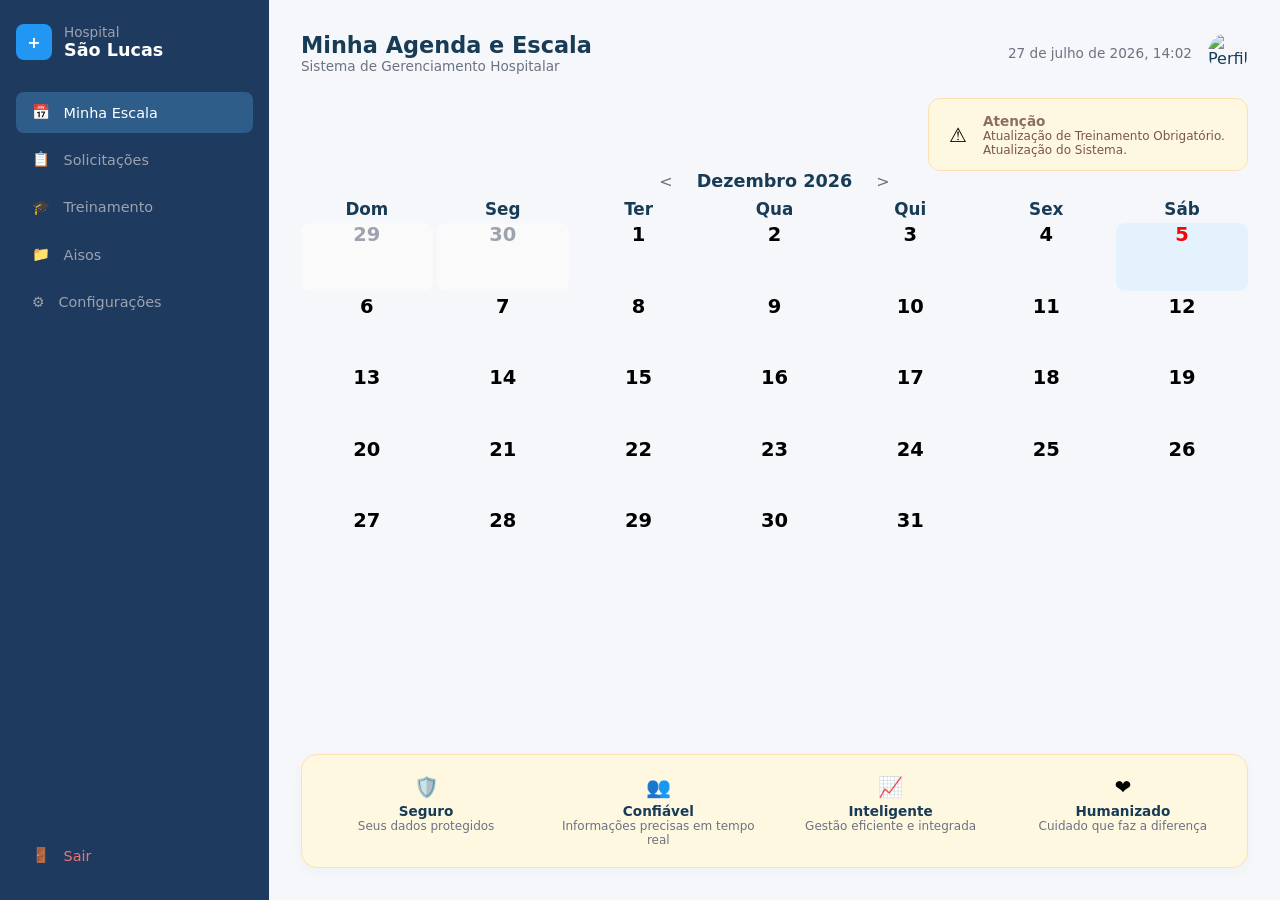
==== colaboradores.html @ db75cda7 "esqueleto pronto e responsivo versão atualizada" ====
<!DOCTYPE html>
<html lang="pt-BR">
<head>
    <meta charset="UTF-8">
    <meta name="viewport" content="width=device-width, initial-scale=1.0">
    <title>Hospital São Lucas - Painel do Funcionário</title>
    <link rel="stylesheet" href="style.css">
</head>
<body>

    <div class="hsl-app-container">
        
        <!-- BOTÃO HAMBURGUER (Mobile) -->
        <button class="hsl-hamburger-btn" id="hslHamburger">☰</button>

        <!-- MENU LATERAL -->
        <aside class="hsl-sidebar" id="hslSidebar">
            <div class="hsl-brand">
                <div class="hsl-brand-icon">+</div>
                <div class="hsl-brand-text">
                    <h1>Hospital</h1>
                    <h2>São Lucas</h2>
                </div>
            </div>
<nav class="hsl-nav-menu">
    <a href="#" class="hsl-nav-item hsl-active" data-target="painel-funcionario"><span>📅</span> Minha Escala</a>
    <!--<a href="#" class="hsl-nav-item" data-target="minha-escala"><span></span></a>-->
    <a href="#" class="hsl-nav-item" data-target="solicitacoes"><span>📋</span> Solicitações</a>
    <a href="#" class="hsl-nav-item" data-target="treinamento"><span>🎓</span> Treinamento</a>
    <a href="#" class="hsl-nav-item" data-target="perfil-documentos"><span>📁</span>Aisos</a>
    <a href="#" class="hsl-nav-item" data-target="configuracoes"><span>⚙️</span> Configurações</a>
</nav>
<div class="hsl-sidebar-footer">
        <a href="index.html" class="hsl-nav-item hsl-logout"><span>🚪</span> Sair</a>
    </div>
</aside>
        </aside>

        <!-- CONTEÚDO PRINCIPAL -->
        <main class="hsl-main-content">
            <header class="hsl-topbar">
                <div class="hsl-breadcrumb">
                    <h2>Minha Agenda e Escala</h2>
                    <p>Sistema de Gerenciamento Hospitalar</p>
                </div>
                <div class="hsl-user-profile-top">
                    <span class="hsl-date-time">27 de julho de 2026, 14:02</span>
                    <div class="hsl-avatar">
                        <img src="https://images.unsplash.com/photo-1534528741775-53994a69daeb?w=100&auto=format&fit=crop&q=80" alt="Perfil">
                    </div>
                </div>
            </header>

  <!-- ALERTA DE TREINAMENTO -->
                <div class="hsl-alert-card">
                    <div class="hsl-alert-icon">⚠️</div>
                    <div class="hsl-alert-text">
                        <h4>Atenção</h4>
                        <p>Atualização de Treinamento Obrigatório. Atualização do Sistema.</p>
                    </div>
                </div>


            <!-- CARD PRINCIPAL (CALENDÁRIO E AVISO) -->
           <section id="painel-funcionario" class="hsl-conteudo-pagina">
                
              

                <!-- CABEÇALHO DO CALENDÁRIO -->
                <div class="hsl-calendar-header">
                    <button class="hsl-cal-nav">&lt;</button>
                    <h3>Julho 2026</h3>
                    <button class="hsl-cal-nav">&gt;</button>
                </div>

                <!-- TABELA DO CALENDÁRIO -->
                <div class="hsl-calendar-grid">
                    <div class="hsl-cal-day-name">Jan</div>
                    <div class="hsl-cal-day-name">Mar</div>
                    <div class="hsl-cal-day-name">Mar</div>
                    <div class="hsl-cal-day-name">Jul</div>
                    <div class="hsl-cal-day-name">Out</div>
                    <div class="hsl-cal-day-name">Sep</div>
                    <div class="hsl-cal-day-name">Out</div>

                    <!-- Linha 1 -->
                    <div class="hsl-cal-cell hsl-muted">29</div>
                    <div class="hsl-cal-cell hsl-muted">29</div>
                    <div class="hsl-cal-cell hsl-muted">30</div>
                    <div class="hsl-cal-cell hsl-muted">30</div>
                    <div class="hsl-cal-cell hsl-muted">31</div>
                    <div class="hsl-cal-cell hsl-muted">31</div>
                    <div class="hsl-cal-cell">1</div>

                    <!-- Linha 2 -->
                    <div class="hsl-cal-cell">1</div>
                    <div class="hsl-cal-cell">2</div>
                    <div class="hsl-cal-cell hsl-has-event hsl-blue-event">2<span>2196F3</span></div>
                    <div class="hsl-cal-cell">3</div>
                    <div class="hsl-cal-cell">3</div>
                    <div class="hsl-cal-cell">4</div>
                    <div class="hsl-cal-cell">4</div>

                    <!-- Linha 3 -->
                    <div class="hsl-cal-cell">5</div>
                    <div class="hsl-cal-cell">5</div>
                    <div class="hsl-cal-cell">6</div>
                    <div class="hsl-cal-cell">6</div>
                    <div class="hsl-cal-cell hsl-has-event hsl-blue-event">7<span>2196F3</span></div>
                    <div class="hsl-cal-cell hsl-has-event hsl-blue-event">8<span>219673</span></div>
                    <div class="hsl-cal-cell">9</div>

                    <!-- Linha 4 -->
                    <div class="hsl-cal-cell">9</div>
                    <div class="hsl-cal-cell">10</div>
                    <div class="hsl-cal-cell">10</div>
                    <div class="hsl-cal-cell">11</div>
                    <div class="hsl-cal-cell">11</div>
                    <div class="hsl-cal-cell">12</div>
                    <div class="hsl-cal-cell">12</div>

                    <!-- Linha 5 -->
                    <div class="hsl-cal-cell">13</div>
                    <div class="hsl-cal-cell">13</div>
                    <div class="hsl-cal-cell">14</div>
                    <div class="hsl-cal-cell">14</div>
                    <div class="hsl-cal-cell">15</div>
                    <div class="hsl-cal-cell">15</div>
                    <div class="hsl-cal-cell">16</div>
                </div>
            </section>
<!-- Seção 2: Minha Escala -->
    <section id="minha-escala" class="hsl-conteudo-pagina" style="display: none;">
        <h2>Minha Escala</h2>
        <p>Conteúdo da escala...</p>
    </section>

    <!-- Seção 3: Solicitações -->
    <section id="solicitacoes" class="hsl-conteudo-pagina" style="display: none;">
        <h2>Solicitações</h2>
        <p>Conteúdo de solicitações...</p>
    </section>

    <!-- Seção 4: Treinamento -->
    <section id="treinamento" class="hsl-conteudo-pagina" style="display: none;">
        <h2>Treinamento</h2>
        <p>Conteúdo de treinamento...</p>
    </section>

    <!-- Seção 5: Perfil e Documentos -->
    <section id="perfil-documentos" class="hsl-conteudo-pagina" style="display: none;">
        <h2>Perfil e Documentos</h2>
        <p>Conteúdo de perfil...</p>
    </section>

    <!-- Seção 6: Configurações -->
    <section id="configuracoes" class="hsl-conteudo-pagina" style="display: none;">
        <h2>Configurações</h2>
        <p>Conteúdo de configurações...</p>
    </section>

            <!-- RODAPÉ DE RECURSOS (Grudado no fim) -->
            <footer class="hsl-desktop-features-footer">
                <div class="hsl-feat-col">
                    <span class="hsl-feat-icon">🛡️</span>
                    <h4>Seguro</h4>
                    <p>Seus dados protegidos</p>
                </div>
                <div class="hsl-feat-col">
                    <span class="hsl-feat-icon">👥</span>
                    <h4>Confiável</h4>
                    <p>Informações precisas em tempo real</p>
                </div>
                <div class="hsl-feat-col">
                    <span class="hsl-feat-icon">📈</span>
                    <h4>Inteligente</h4>
                    <p>Gestão eficiente e integrada</p>
                </div>
                <div class="hsl-feat-col">
                    <span class="hsl-feat-icon">❤️</span>
                    <h4>Humanizado</h4>
                    <p>Cuidado que faz a diferença</p>
                </div>
            </footer>
        </main>

    </div>

    <script src="script.js"></script>
</body>
</html>
---- style.css ----
/* RESET E VARIÁVEIS GLOBAL */
:root {
    /* Fundos */
    --bg-principal: #F5F7FA;
    --bg-cards: #FFFFFF;
    --bg-cards-2: #F8FBFF;
    
    /* Menu */
    --menu-principal: #1E3A5F;
    --menu-secundario: #2F5D8A;
    
    /* Alertas e Cards Especiais */
    --card-alerta: #FFF8E1;
    
    /* Tipografia (Títulos e Textos) */
    --titulo-principal: #183B56;
    --subtitulo: #4B5563;
    --paragrafo-principal: #6B7280;
    --paragrafo-secundario: #9CA3AF;
    
    /* Botões e Ações */
    --btn-principal: #1976D2;
    --btn-secundario: #2E7D32;
    --btn-terciario: #6C757D;
    
    /* Estados das Informações */
    --status-sucesso: #4CAF50;
    --status-atencao: #FFC107;
    --status-erro: #D32F2F;
    --status-informacao: #2196F3;
}
* {
  margin: 0;
  padding: 0;
  box-sizing: border-box;
  font-family: 'Segoe UI', system-ui, -apple-system, BlinkMacSystemFont, Roboto, sans-serif;
}

:root {
  --primary-blue: #0056b3;
  --primary-hover: #004085;
  --text-dark: #1e293b;
  --text-muted: #64748b;
  --bg-input: #f8fafc;
  --border-color: #e2e8f0;
  --green-accent: #16a34a;
}

body, html {
  height: 100%;
  width: 100%;
}

/* LAYOUT PRINCIPAL (DESKTOP) */
.login-wrapper {
  min-height: 100vh;
  width: 100%;
  display: flex;
  flex-direction: column;
  justify-content: space-between;
  align-items: center;
  background: linear-gradient(rgba(255, 255, 255, 0.2), rgba(255, 255, 255, 0.2)),
              url('./IMG/fundoLogin3.png') center/cover no-repeat;
  position: relative;
  overflow-x: hidden;
}

/* HEADER / LOGO */
.logo-container {
  display: flex;
  flex-direction: column;
  align-items: center;
  margin-top: 2rem;
  z-index: 2;
}

.hospital-logo {
  font-size: 2.5rem;
  color: var(--primary-blue);
  margin-bottom: 0.2rem;
}

.logo-sub {
  font-size: 0.9rem;
  color: #334155;
  letter-spacing: 1px;
}

.logo-title {
  font-size: 1.8rem;
  color: #0f172a;
  font-weight: 700;
  line-height: 1.1;
}

/* CARD DE LOGIN */
.login-card {
  background: #ffffff;
  border-radius: 16px;
  padding: 2.5rem 2rem;
  width: 100%;
  max-width: 420px;
  box-shadow: 0 10px 25px -5px rgba(0, 0, 0, 0.1), 0 8px 10px -6px rgba(0, 0, 0, 0.05);
  z-index: 2;
  margin: 1.5rem 0;
}

.drag-handle {
  display: none;
}

.card-header {
  text-align: center;
  margin-bottom: 1.5rem;
}

.card-header h2 {
  font-size: 1.5rem;
  color: #0f172a;
  font-weight: 700;
}

.card-header p {
  font-size: 0.85rem;
  color: var(--text-muted);
  margin-top: 0.25rem;
}

/* FORMULÁRIO */
.login-form {
  display: flex;
  flex-direction: column;
  gap: 1rem;
}

.input-group {
  position: relative;
  display: flex;
  align-items: center;
}

.input-icon {
  position: absolute;
  left: 1rem;
  color: #94a3b8;
  font-size: 0.9rem;
}

.toggle-password {
  position: absolute;
  right: 1rem;
  color: #94a3b8;
  cursor: pointer;
  font-size: 0.9rem;
}

.input-group input {
  width: 100%;
  padding: 0.85rem 2.5rem;
  background-color: var(--bg-input);
  border: 1px solid var(--border-color);
  border-radius: 8px;
  font-size: 0.9rem;
  color: var(--text-dark);
  outline: none;
  transition: all 0.2s ease;
}

.input-group input:focus {
  border-color: var(--primary-blue);
  background-color: #fff;
  box-shadow: 0 0 0 3px rgba(0, 86, 179, 0.1);
}

/* OPÇÕES */
.form-options {
  display: flex;
  justify-content: space-between;
  align-items: center;
  font-size: 0.825rem;
  margin: 0.2rem 0;
}

.remember-me {
  display: flex;
  align-items: center;
  gap: 0.5rem;
  color: var(--text-dark);
  cursor: pointer;
  user-select: none;
}

.forgot-password {
  color: #0284c7;
  text-decoration: none;
  font-weight: 500;
}

.forgot-password:hover {
  text-decoration: underline;
}

/* BOTÕES */
.btn {
  width: 100%;
  padding: 0.85rem;
  border-radius: 8px;
  font-size: 0.9rem;
  font-weight: 600;
  border: none;
  cursor: pointer;
  display: flex;
  align-items: center;
  justify-content: center;
  gap: 0.5rem;
  transition: background 0.2s;
}

.btn-primary {
  background-color: var(--primary-blue);
  color: #ffffff;
}

.btn-primary:hover {
  background-color: var(--primary-hover);
}

.btn-secondary {
  background-color: #f8fafc;
  color: var(--green-accent);
  border: 1px solid #cbd5e1;
}

.btn-secondary:hover {
  background-color: #f1f5f9;
}

/* CARD FOOTER */
.card-footer {
  margin-top: 2rem;
  display: flex;
  flex-direction: column;
  align-items: center;
  gap: 0.5rem;
  text-align: center;
}

.badge-shield {
  width: 32px;
  height: 32px;
  background-color: #e0f2fe;
  color: #0284c7;
  border-radius: 6px;
  display: flex;
  align-items: center;
  justify-content: center;
  font-size: 0.85rem;
}

.copyright {
  font-size: 0.75rem;
  color: var(--text-muted);
  line-height: 1.3;
}

/* SEÇÃO RECURSOS (DESKTOP) */
.features-section {
  width: 100%;
  background: #ffffff;
  padding: 1.5rem 1rem;
  display: flex;
  justify-content: center;
  gap: 3rem;
  border-top: 1px solid var(--border-color);
  z-index: 2;
}

.feature-card {
  display: flex;
  flex-direction: column;
  align-items: center;
  text-align: center;
  max-width: 160px;
}

.feature-icon {
  font-size: 1.25rem;
  color: var(--primary-blue);
  margin-bottom: 0.5rem;
}

.feature-card h3 {
  font-size: 0.85rem;
  color: var(--text-dark);
  font-weight: 600;
}

.feature-card p {
  font-size: 0.75rem;
  color: var(--text-muted);
  margin-top: 0.1rem;
}

.mobile-footer-banner {
  display: none;
}
/* Esconde todas as abas por padrão */
.hsl-tab-content {
    display: none;
    opacity: 0;
    transition: opacity 0.3s ease-in-out;
}

/* Mostra e anima a aba ativa */
.hsl-tab-content.hsl-active-tab {
    display: flex;
    flex-direction: column;
    flex-grow: 1;
    animation: hslFadeIn 0.4s forwards;
}

@keyframes hslFadeIn {
    from {
        opacity: 0;
        transform: translateY(8px);
    }
    to {
        opacity: 1;
        transform: translateY(0);
    }
}



/*Gerencia*/
* {
    margin: 0;
    padding: 0;
    box-sizing: border-box;
    font-family: 'Segoe UI', system-ui, sans-serif;
}

body, html {
    height: 100%;
    width: 100%;
    background-color: var(--bg-principal);
}

.hsl-app-container {
    display: flex;
    min-height: 100vh;
    width: 100%;
}

/* Botão Hambúrguer oculto no desktop */
.hsl-hamburger-btn {
    display: none;
}

/* Sidebar padrão (Desktop) */
.hsl-sidebar {
    width: 260px;
    background-color: var(--menu-principal);
    color: #ffffff;
    display: flex;
    flex-direction: column;
    justify-content: space-between;
    padding: 1.5rem 1rem;
    height: 100vh;
    position: sticky;
    top: 0;
}

.hsl-brand {
    display: flex;
    align-items: center;
    gap: 0.75rem;
    margin-bottom: 2rem;
}

.hsl-brand-icon {
    width: 36px;
    height: 36px;
    background-color: #2196f3;
    color: #fff;
    border-radius: 8px;
    display: flex;
    align-items: center;
    justify-content: center;
    font-weight: bold;
}

.hsl-brand-text h1 { font-size: 0.85rem; color: #b8aa94; font-weight: 400; }
.hsl-brand-text h2 { font-size: 1.1rem; color: #ffffff; }

.hsl-nav-menu {
    display: flex;
    flex-direction: column;
    gap: 0.4rem;
    flex-grow: 1;
}

.hsl-nav-item {
    display: flex;
    align-items: center;
    gap: 0.85rem;
    padding: 0.75rem 1rem;
    color: #b7b894;
    text-decoration: none;
    border-radius: 8px;
    font-size: 0.9rem;
}

.hsl-nav-item:hover, .hsl-nav-item.hsl-active {
    background-color: rgba(255, 255, 255, 0.08);
    color: #ffffff;
}

.hsl-logout { color: #f87171; }

.hsl-main-content {
    flex-grow: 1;
    display: flex;
    flex-direction: column;
    justify-content: space-between;
    padding: 2rem;
    overflow-y: auto;
    /* Remova o max-height se houver e ajuste para min-height: 100vh */
    min-height: 100vh;
}

.hsl-topbar {
    display: flex;
    justify-content: space-between;
    align-items: center;
    margin-bottom: 1.5rem;
    color: var(--titulo-principal);
}

.hsl-breadcrumb h2 { font-size: 1.4rem; }
.hsl-breadcrumb p { font-size: 0.85rem; color: var(--subtitulo); }

.hsl-user-profile-top {
    display: flex;
    align-items: center;
    gap: 1rem;
}

.hsl-date-time { font-size: 0.85rem; color: #cbd5e1; }

.hsl-avatar {
    width: 40px;
    height: 40px;
    border-radius: 50%;
    overflow: hidden;
}

.hsl-avatar img { width: 100%; height: 100%; object-fit: cover; }

.hsl-dashboard-card {
    background-color: #ffffff;
    border-radius: 16px;
    padding: 1.75rem;
    box-shadow: 0 10px 25px rgba(0, 0, 0, 0.1);
    margin-bottom: 1.5rem;    
    flex-grow: 1;
    display: flex;
    flex-direction: column;
    justify-content: space-between;
}
.hsl-main-content {
    flex-grow: 1;
    display: flex;
    flex-direction: column;
    justify-content: space-between; /* Joga o card para cima e o rodapé para o fundo */
    padding: 2rem;
    min-height: 100vh;
    box-sizing: border-box;
}
/* Estilo padrão (Desktop) */
.hsl-desktop-features-footer {
    display: grid;
    grid-template-columns: repeat(4, 1fr);
    gap: 1.5rem;
    background: var(--card-alerta); /* #FFF8E1 */
    padding: 1.5rem 1.25rem;
    border-radius: 16px;
    margin-top: auto;
    box-shadow: 0 4px 15px rgba(0, 0, 0, 0.05);
    border: 1px solid #FFE0B2; /* Uma bordinha sutil um pouco mais escura */
}

.hsl-feat-col {
    display: flex;
    flex-direction: column;
    align-items: center;
    text-align: center;
}

.hsl-feat-icon {
    font-size: 1.25rem;
    margin-bottom: 0.25rem;
}

.hsl-feat-col h4 {
    font-size: 0.85rem;
    color: #1e293b;
}

.hsl-feat-col p {
    font-size: 0.75rem;
    color: #64748b;
}



/*colaboradores*/
* {
    margin: 0;
    padding: 0;
    box-sizing: border-box;
    font-family: 'Segoe UI', system-ui, sans-serif;
}

html, body {
    height: 100%;
    background-color: var(--bg-principal);
}

.hsl-app-container {
    display: flex;
    height: 100vh;
    width: 100%;
    overflow: hidden;
}

/* Botão Hambúrguer (Oculto no Desktop) */
.hsl-hamburger-btn {
    display: none;
}

/* Menu Lateral */
.hsl-sidebar {
    width: 280px;
    background-color: var(--menu-principal);
    color: #ffffff;
    display: flex;
    flex-direction: column;
    justify-content: space-between;
    padding: 1.5rem 1rem;
    height: 100vh;
}

.hsl-brand {
    display: flex;
    align-items: center;
    gap: 0.75rem;
    margin-bottom: 2rem;
}

.hsl-brand-icon {
    width: 36px;
    height: 36px;
    background-color: var(--status-informacao);
    color: #fff;
    border-radius: 8px;
    display: flex;
    align-items: center;
    justify-content: center;
    font-weight: bold;
}

.hsl-brand-text h1 { font-size: 0.85rem; color: var(--paragrafo-secundario); font-weight: 400; }
.hsl-brand-text h2 { font-size: 1.1rem; color: #ffffff; }

.hsl-nav-menu {
    display: flex;
    flex-direction: column;
    gap: 0.4rem;
    flex-grow: 1;
}

.hsl-nav-item {
    display: flex;
    align-items: center;
    gap: 0.85rem;
    padding: 0.75rem 1rem;
    color: var(--paragrafo-secundario);
    text-decoration: none;
    border-radius: 8px;
    font-size: 0.9rem;
    transition: background 0.2s;
}

.hsl-nav-item:hover, .hsl-nav-item.hsl-active {
    background-color: var(--menu-secundario);
    color: #ffffff;
}

.hsl-logout { color: #f87171; }

/* Conteúdo Principal */
.hsl-main-content {
    flex-grow: 1;
    display: flex;
    flex-direction: column;
    justify-content: space-between; /* Empurra o rodapé para o fim absoluto da tela */
    padding: 2rem;
    height: 100vh;
    box-sizing: border-box;
    overflow-y: auto;
}

.hsl-topbar {
    display: flex;
    justify-content: space-between;
    align-items: center;
    margin-bottom: 1.5rem;
}

.hsl-breadcrumb h2 { font-size: 1.4rem; color: var(--titulo-principal); }
.hsl-breadcrumb p { font-size: 0.85rem; color: var(--paragrafo-principal); }

.hsl-user-profile-top {
    display: flex;
    align-items: center;
    gap: 1rem;
}

.hsl-date-time { font-size: 0.85rem; color: var(--paragrafo-principal); }

.hsl-avatar {
    width: 40px;
    height: 40px;
    border-radius: 50%;
    overflow: hidden;
}
.hsl-avatar img { width: 100%; height: 100%; object-fit: cover; }

/* Card Principal com o Calendário e Alerta */
.hsl-dashboard-card {
    background-color: var(--bg-cards);
    border-radius: 16px;
    padding: 1.5rem;
    box-shadow: 0 10px 25px rgba(0, 0, 0, 0.05);
    display: flex;
    flex-direction: column;
    gap: 1.25rem;
}

/* Alerta de Treinamento */
.hsl-alert-card {
    background-color: var(--card-alerta);
    border: 1px solid #FFE0B2;
    border-radius: 12px;
    padding: 0.85rem 1.25rem;
    display: flex;
    align-items: center;
    gap: 1rem;
    max-width: 320px;
    margin-left: auto;
}

.hsl-alert-icon { font-size: 1.25rem; }
.hsl-alert-text h4 { font-size: 0.85rem; color: #8D6E63; font-weight: 600; }
.hsl-alert-text p { font-size: 0.75rem; color: #795548; }

/* Calendário */
.hsl-calendar-header {
    display: flex;
    align-items: center;
    justify-content: center;
    gap: 1.5rem;
    margin-bottom: 0.5rem;
}

.hsl-calendar-header h3 { font-size: 1.1rem; color: var(--titulo-principal); }
.hsl-cal-nav { background: none; border: none; font-size: 1rem; cursor: pointer; color: var(--paragrafo-principal); }

.hsl-calendar-grid {
    display: grid;
    grid-template-columns: repeat(7, 1fr);
    gap: 4px;
    text-align: center;
}

.hsl-cal-day-name {
    font-size: 1.05rem !important;
    font-weight: 700 !important;
    color: var(--titulo-principal) !important;
}

.hsl-cal-cell {
    min-height: 67.5px !important; /* Reduzido 10% de 75px */
    font-size: 1.215rem !important; /* Reduzido 10% de 1.35rem */
    font-weight: 600 !important;   /* Mantém o número encorpado e visível */
    border-radius: 9px !important; /* Proporcional ao ajuste */
}

.hsl-cal-cell.hsl-muted { color: var(--paragrafo-secundario); background-color: #FAFAFA; }
.hsl-cal-cell.hsl-blue-event { background-color: #E3F2FD; color: #f70505; font-weight: 600; }
.hsl-cal-cell span { font-size: 0.6rem; color: #1976D2; margin-top: 2px; }

/* Rodapé de Recursos (Grudado embaixo) */
.hsl-desktop-features-footer {
    display: grid;
    grid-template-columns: repeat(4, 1fr);
    gap: 1.5rem;
    background: var(--card-alerta);
    padding: 1.25rem;
    border-radius: 16px;
    box-shadow: 0 4px 15px rgba(0, 0, 0, 0.03);
    border: 1px solid #FFE0B2;
}

.hsl-feat-col {
    display: flex;
    flex-direction: column;
    align-items: center;
    text-align: center;
}

.hsl-feat-icon { font-size: 1.25rem; margin-bottom: 0.25rem; }
.hsl-feat-col h4 { font-size: 0.85rem; color: var(--titulo-principal); font-weight: 600; }
.hsl-feat-col p { font-size: 0.75rem; color: var(--paragrafo-principal); }







/* =======================================
   RESPONSIVIDADE (MOBILE / DISPOSITIVOS PEQUENOS)
   ======================================= */
@media (max-width: 768px) {
  .login-wrapper {
    justify-content: flex-start;
    background-position: top center;
  }

  .logo-container {
    margin-top: 3rem;
    margin-bottom: 1.5rem;
  }

  /* Card adaptado para o estilo "Sheet" na parte inferior do mobile */
  .login-card {
    border-bottom-left-radius: 0;
    border-bottom-right-radius: 0;
    border-top-left-radius: 24px;
    border-top-right-radius: 24px;
    margin: auto 0 0 0;
    padding: 1rem 1.5rem 2rem 1.5rem;
    max-width: 100%;
    box-shadow: 0 -4px 20px rgba(0, 0, 0, 0.15);
  }

  /* Indicador visual de "arrastar" comum no mobile */
  .drag-handle {
    display: block;
    width: 36px;
    height: 4px;
    background-color: #cbd5e1;
    border-radius: 2px;
    margin: 0 auto 1.2rem auto;
  }

  .features-section {
    display: none; /* Oculta a lista do desktop */
  }

  /* Banner escuro com eletrocardiograma do Mobile */
  .mobile-footer-banner {
    display: flex;
    flex-direction: column;
    align-items: center;
    justify-content: center;
    background-color: #03254c;
    width: 100%;
    padding: 1.5rem 1rem 2rem 1rem;
    color: #ffffff;
    text-align: center;
  }

  .pulse-wave {
    width: 120px;
    height: 35px;
    margin-bottom: 0.5rem;
  }

  .mobile-footer-banner p {
    font-size: 0.8rem;
    color: #e2e8f0;
    line-height: 1.3;
  }



  /*gerencia*/

  .hsl-app-container {
    display: flex;
    min-height: 100vh;
    width: 100%;
    }

    /* Mostra o botão hambúrguer no topo */
    .hsl-hamburger-btn {
        display: block;
        position: fixed;
        top: 1rem;
        left: 1rem;
        z-index: 1000;
        background: #2196f3;
        color: white;
        border: none;
        font-size: 1.5rem;
        padding: 0.5rem 0.75rem;
        border-radius: 8px;
        cursor: pointer;
    }

    /* Esconde o menu por padrão para fora da tela */
    .hsl-sidebar {
        position: fixed;
        top: 0;
        left: -280px;
        width: 260px;
        height: 100%;
        z-index: 999;
        transition: left 0.3s ease;
    }

    /* Classe ativada via JS para mostrar o menu */
    .hsl-sidebar.hsl-show-menu {
        left: 0;
    }

    .hsl-main-content {
        padding: 5rem 1rem 1rem 1rem; /* Dá espaço para o botão hambúrguer fixo */
    }
    .hsl-desktop-features-footer {
        display: grid;
        grid-template-columns: repeat(2, 1fr);
        gap: 1rem;
        background: #ffffff;
        padding: 1rem;
        border-radius: 12px;
        margin-top: 1.5rem;
    }



    /*COLABORADORES*/
   .hsl-app-container {
        flex-direction: column;
        overflow-x: hidden;
    }
    
    /* Botão Hambúrguer visível e flutuante */
    .hsl-hamburger-btn {
        display: flex;
        align-items: center;
        justify-content: center;
        position: fixed;
        top: 1rem;
        left: 1rem;
        z-index: 1000;
        background: var(--btn-principal);
        color: white;
        border: none;
        font-size: 1.25rem;
        width: 40px;
        height: 40px;
        border-radius: 8px;
        cursor: pointer;
        box-shadow: 0 4px 10px rgba(0,0,0,0.15);
    }

    /* Menu Lateral Escondido por padrão na tela pequena */
    .hsl-sidebar {
        position: fixed;
        top: 0;
        left: -280px; /* Joga o menu para fora da tela à esquerda */
        width: 280px;
        height: 100vh;
        z-index: 999;
        transition: left 0.3s ease-in-out; /* Animação suave */
        box-shadow: 5px 0 15px rgba(0,0,0,0.2);
    }

    /* CLASSE QUE O JS ADICIONA PARA MOSTRAR O MENU */
    .hsl-sidebar.hsl-show-menu {
        left: 0; /* Traz o menu para dentro da tela */
    }

    .hsl-main-content {
        padding: 4.5rem 1rem 1rem 1rem;
        height: auto;
        overflow-y: visible;
    }
    
    .hsl-desktop-features-footer {
        grid-template-columns: repeat(2, 1fr);
        margin-top: 1.5rem;
    }
}
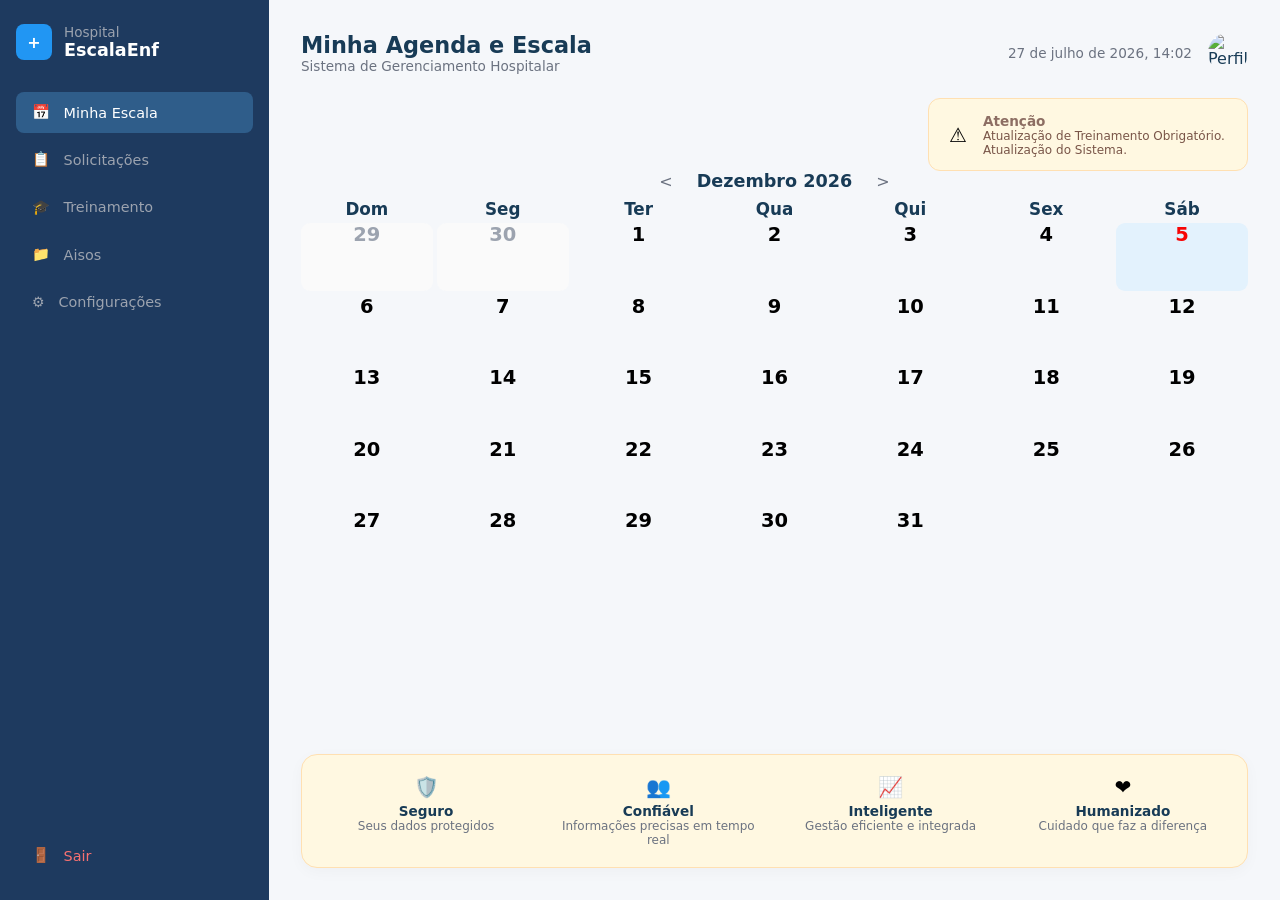
==== commit 48aa1239: "atual2 atual" ====
--- a/colaboradores.html
+++ b/colaboradores.html
@@ -3,7 +3,7 @@
 <head>
     <meta charset="UTF-8">
     <meta name="viewport" content="width=device-width, initial-scale=1.0">
-    <title>Hospital São Lucas - Painel do Funcionário</title>
+    <title>EscalaEnf</title>
     <link rel="stylesheet" href="style.css">
 </head>
 <body>
@@ -19,7 +19,7 @@
                 <div class="hsl-brand-icon">+</div>
                 <div class="hsl-brand-text">
                     <h1>Hospital</h1>
-                    <h2>São Lucas</h2>
+                    <h2>EscalaEnf</h2>
                 </div>
             </div>
 <nav class="hsl-nav-menu">
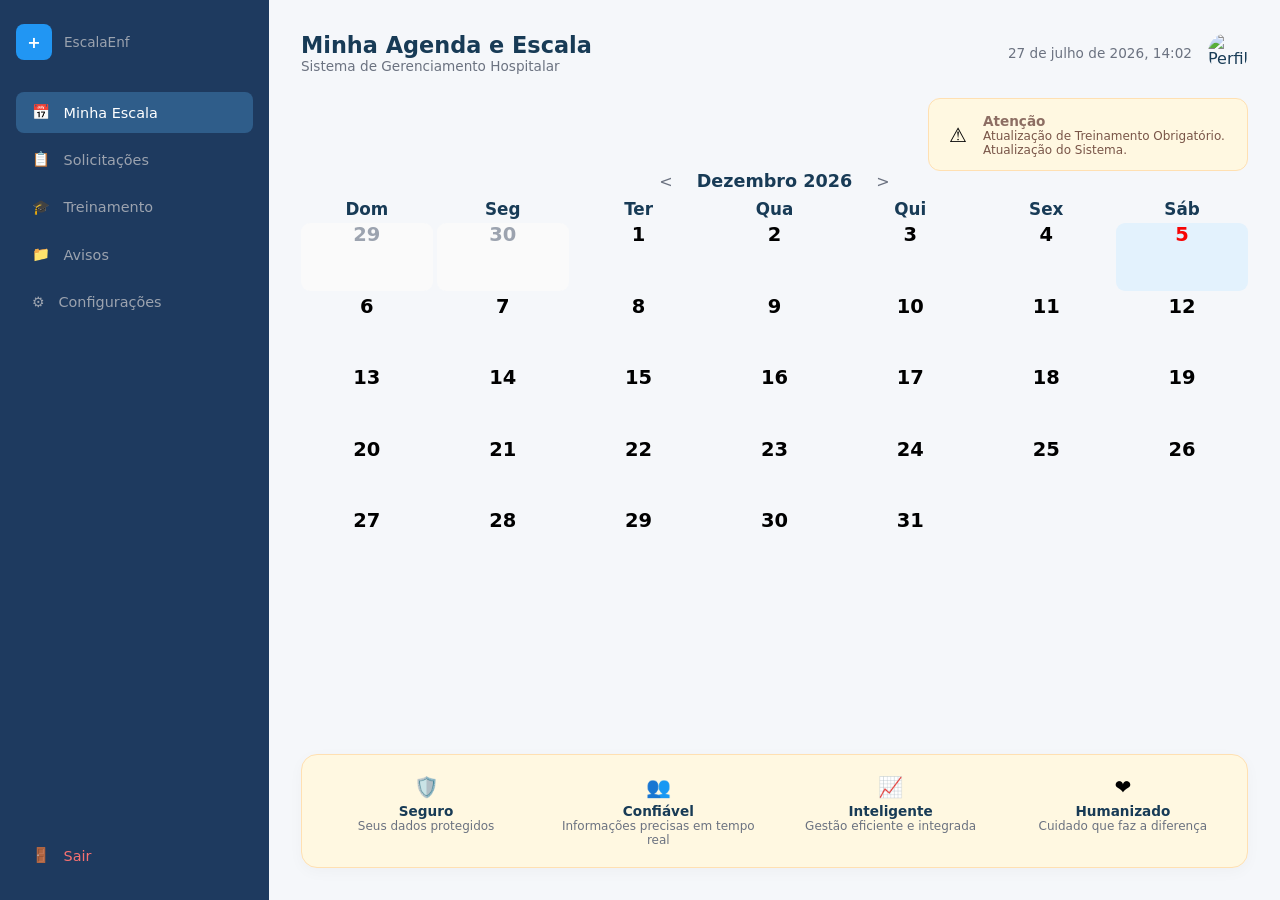
==== commit 1e5556e1: "Atualizado100% final" ====
--- a/colaboradores.html
+++ b/colaboradores.html
@@ -17,9 +17,8 @@
         <aside class="hsl-sidebar" id="hslSidebar">
             <div class="hsl-brand">
                 <div class="hsl-brand-icon">+</div>
-                <div class="hsl-brand-text">
-                    <h1>Hospital</h1>
-                    <h2>EscalaEnf</h2>
+                <div class="hsl-brand-text">                    
+                    <h1>EscalaEnf</h1>
                 </div>
             </div>
 <nav class="hsl-nav-menu">
@@ -27,7 +26,7 @@
     <!--<a href="#" class="hsl-nav-item" data-target="minha-escala"><span></span></a>-->
     <a href="#" class="hsl-nav-item" data-target="solicitacoes"><span>📋</span> Solicitações</a>
     <a href="#" class="hsl-nav-item" data-target="treinamento"><span>🎓</span> Treinamento</a>
-    <a href="#" class="hsl-nav-item" data-target="perfil-documentos"><span>📁</span>Aisos</a>
+    <a href="#" class="hsl-nav-item" data-target="perfil-documentos"><span>📁</span>Avisos</a>
     <a href="#" class="hsl-nav-item" data-target="configuracoes"><span>⚙️</span> Configurações</a>
 </nav>
 <div class="hsl-sidebar-footer">
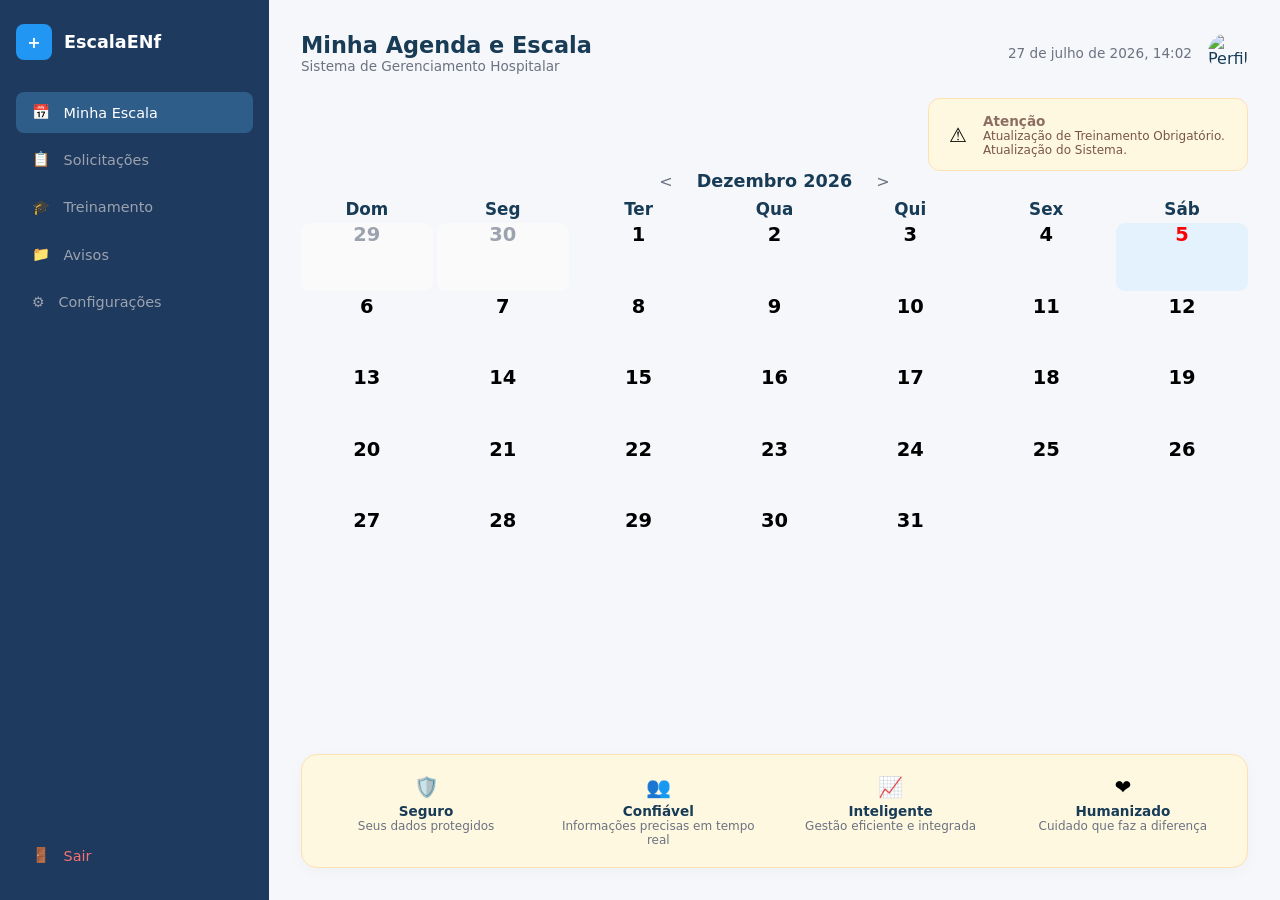
==== commit 825b41b4: "atual5" ====
--- a/colaboradores.html
+++ b/colaboradores.html
@@ -18,7 +18,7 @@
             <div class="hsl-brand">
                 <div class="hsl-brand-icon">+</div>
                 <div class="hsl-brand-text">                    
-                    <h1>EscalaEnf</h1>
+                    <h2>EscalaENf</h2>
                 </div>
             </div>
 <nav class="hsl-nav-menu">
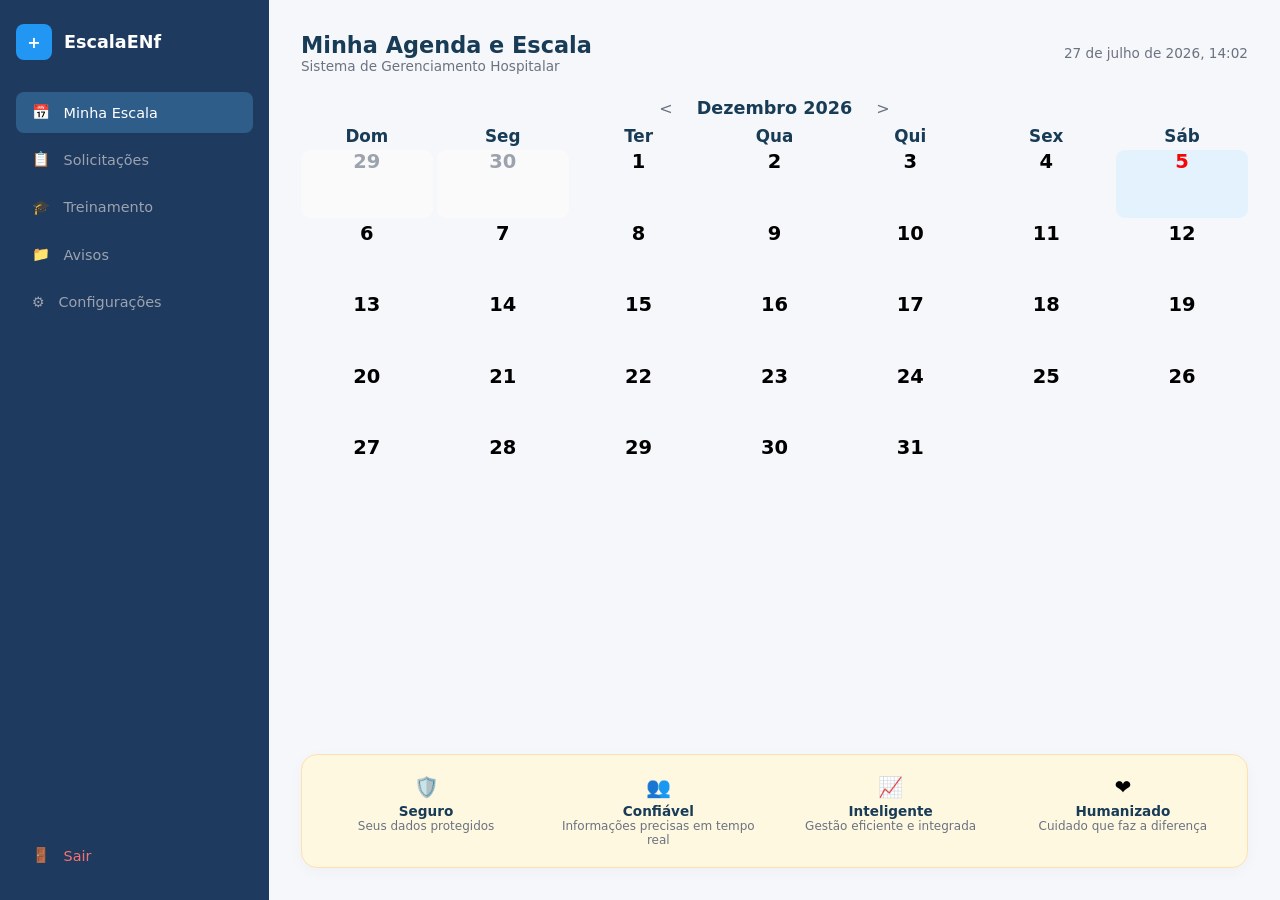
==== commit 2838681f: "acho q é isso por hoje chegaaaa" ====
--- a/colaboradores.html
+++ b/colaboradores.html
@@ -44,20 +44,20 @@
                 </div>
                 <div class="hsl-user-profile-top">
                     <span class="hsl-date-time">27 de julho de 2026, 14:02</span>
-                    <div class="hsl-avatar">
-                        <img src="https://images.unsplash.com/photo-1534528741775-53994a69daeb?w=100&auto=format&fit=crop&q=80" alt="Perfil">
-                    </div>
-                </div>
-            </header>
-
-  <!-- ALERTA DE TREINAMENTO -->
+                    
+  <!-- ALERTA DE TREINAMENTO 
                 <div class="hsl-alert-card">
                     <div class="hsl-alert-icon">⚠️</div>
                     <div class="hsl-alert-text">
                         <h4>Atenção</h4>
                         <p>Atualização de Treinamento Obrigatório. Atualização do Sistema.</p>
                     </div>
+                </div>-->
+
                 </div>
+            </header>
+
+
 
 
             <!-- CARD PRINCIPAL (CALENDÁRIO E AVISO) -->
